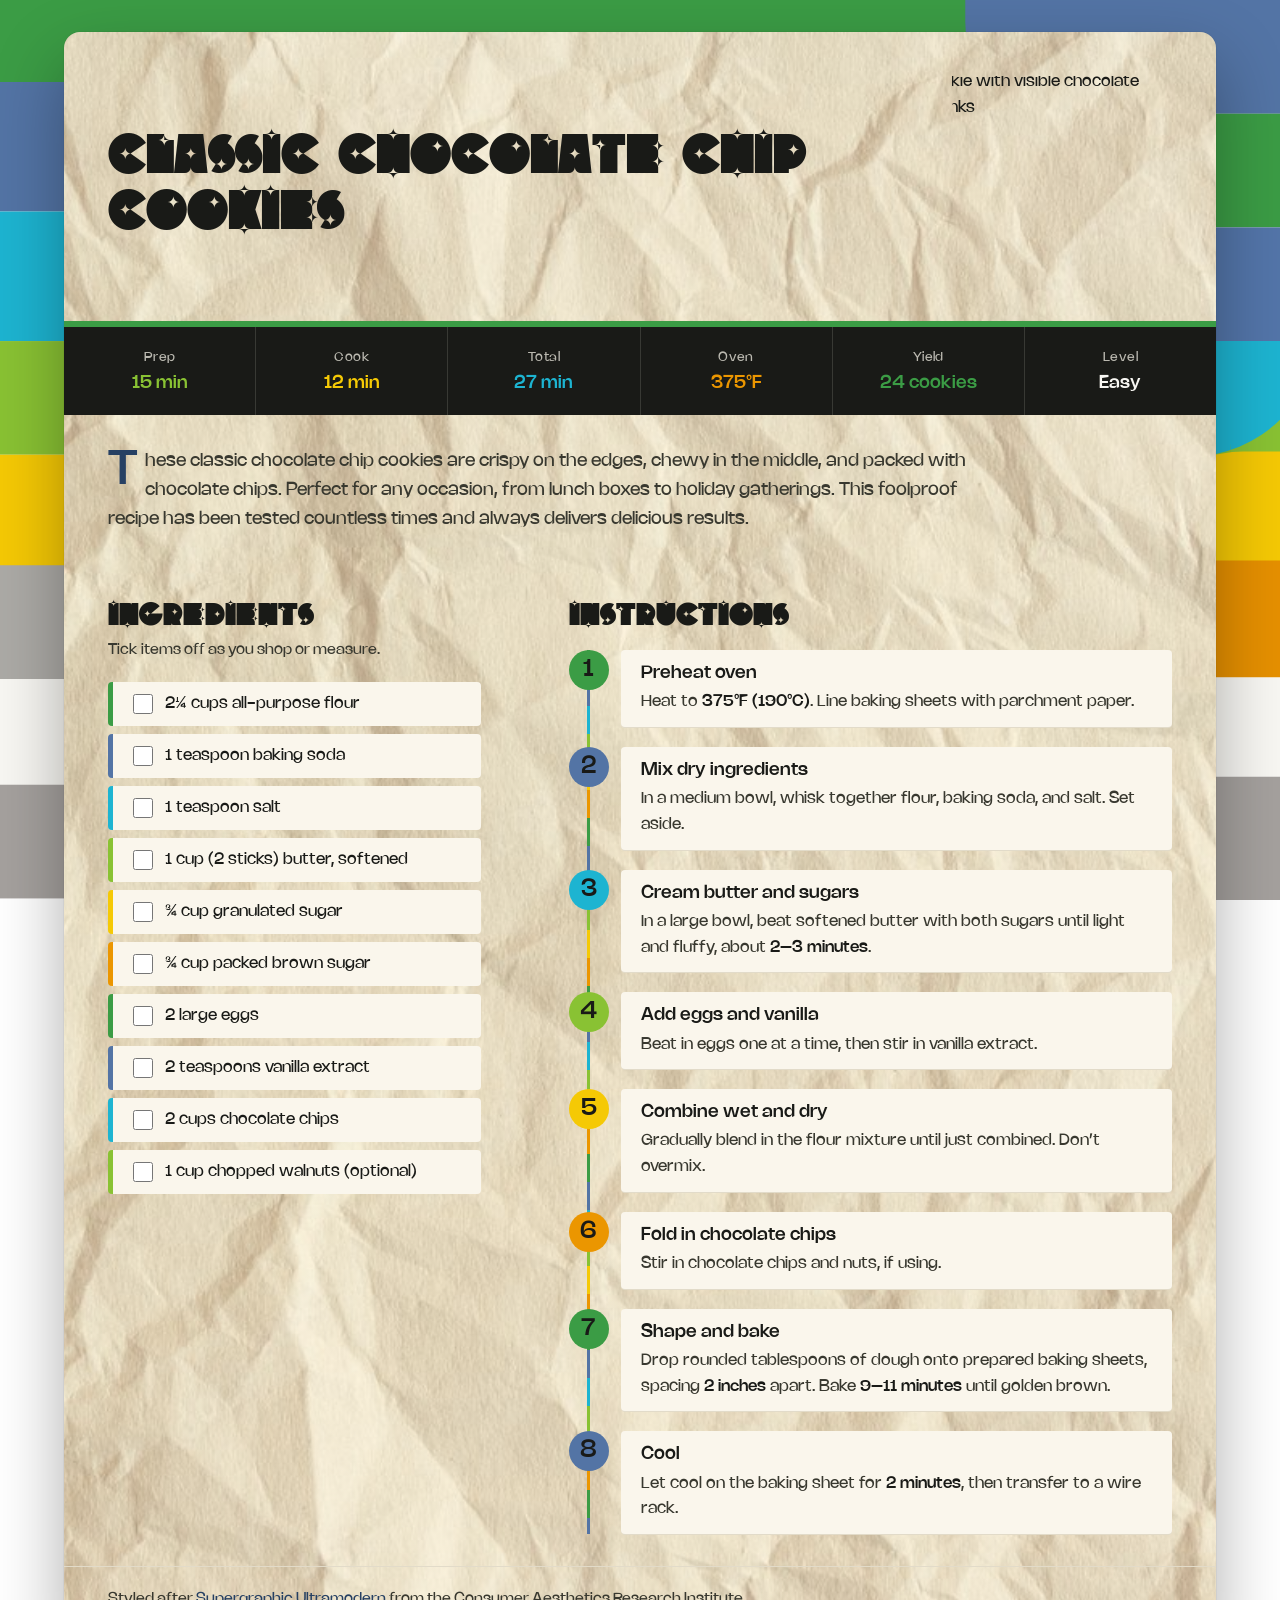
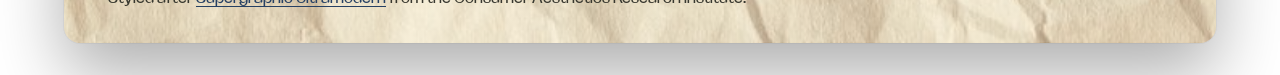
==== Cookies_Recipe/Final.html @ 54077be5 "Add files via upload" ====
<!DOCTYPE html>
<html lang="en">
<head>
    <meta charset="UTF-8">
    <meta name="viewport" content="width=device-width, initial-scale=1.0">
    <title>Classic Chocolate Chip Cookies</title>
    <link rel="stylesheet" href="Final.css">
</head>
<body>

    <div class="page-backdrop" aria-hidden="true">
        <svg class="supergraphic" viewBox="0 0 1000 570" preserveAspectRatio="xMidYMid slice">
            <rect x="0" y="216" width="1000" height="72" fill="#89c233" />
            <rect x="0" y="288" width="1000" height="72" fill="#f5c905" />
            <rect x="0" y="429" width="1000" height="72" fill="#f8f7f3" />
            <rect x="0" y="497" width="1000" height="72" fill="#a5a19e" />
            <rect x="0" y="0" width="771" height="72" fill="#3b9c45" />
            <path d="M706,0 H1000 A0,0 0 0 1 1000,0 V72 A0,0 0 0 1 1000,72 H764 A58,58 0 0 1 706,14 V0 A0,0 0 0 1 706,0 Z" fill="#5374a5" />
            <rect x="706" y="72" width="294" height="72" fill="#3b9c45" />
            <rect x="706" y="144" width="294" height="72" fill="#5375a9" />
            <path d="M0,52 H691 A80,80 0 0 1 771,132 V134 A0,0 0 0 1 771,134 H0 A0,0 0 0 1 0,134 V52 A0,0 0 0 1 0,52 Z" fill="#5374a5" />
            <path d="M0,134 H771 A0,0 0 0 1 771,134 V136 A80,80 0 0 1 691,216 H0 A0,0 0 0 1 0,216 V134 A0,0 0 0 1 0,134 Z" fill="#1db4d1" />
            <path d="M786,216 H929 A0,0 0 0 1 929,216 V209 A80,80 0 0 1 849,289 H706 A0,0 0 0 1 706,289 V296 A80,80 0 0 1 786,216 Z" fill="#1db4d1" />
            <path d="M693,288 H874 A0,0 0 0 1 874,288 V281 A80,80 0 0 1 794,361 H651 A0,0 0 0 1 651,361 V330 A42,42 0 0 1 693,288 Z" fill="#8fb61d" />
            <path d="M620,288 H706 A0,0 0 0 1 706,288 V281 A80,80 0 0 1 626,361 H540 A0,0 0 0 1 540,361 V368 A80,80 0 0 1 620,288 Z" fill="#eb9600" />
            <path d="M500,430 H651 A0,0 0 0 1 651,430 V423 A80,80 0 0 1 571,503 H420 A0,0 0 0 1 420,503 V510 A80,80 0 0 1 500,430 Z" fill="#eb9600" />
            <path d="M420,497 H583 A0,0 0 0 1 583,497 V490 A80,80 0 0 1 503,570 H528 A108,108 0 0 1 420,462 V497 A0,0 0 0 1 420,497 Z" fill="#f3ca00" />
            <path d="M882,286 H1000 A0,0 0 0 1 1000,286 V360 A0,0 0 0 1 1000,360 H810 A0,0 0 0 1 810,360 V358 A72,72 0 0 1 882,286 Z" fill="#f5c905" />
            <path d="M814,355 H1000 A0,0 0 0 1 1000,355 V429 A0,0 0 0 1 1000,429 H742 A0,0 0 0 1 742,429 V427 A72,72 0 0 1 814,355 Z" fill="#e69001" />
            <path d="M525,357 H810 A0,0 0 0 1 810,357 V350 A80,80 0 0 1 730,430 H483 A0,0 0 0 1 483,430 V399 A42,42 0 0 1 525,357 Z" fill="#f2cb00" />
            <path d="M0,358 H540 A0,0 0 0 1 540,358 V365 A65,65 0 0 1 475,430 H0 A0,0 0 0 1 0,430 V358 A0,0 0 0 1 0,358 Z" fill="#acaaa6" />
            <path d="M604,492 H999 A0,0 0 0 1 999,492 V570 A0,0 0 0 1 999,570 H490 A0,0 0 0 1 490,570 V606 A114,114 0 0 1 604,492 Z" fill="#a5a19e" />
        </svg>
    </div>

    <main class="recipe-container">

        <header class="recipe-hero">
            <div class="hero-content">
                <h1 class="recipe-title">Classic Chocolate Chip<br>Cookies</h1>
            </div>

            <div class="hero-image-wrap">
                <img src="https://www.figma.com/api/mcp/asset/93c4d831-b275-4a05-832e-eea95a0d9710.png"
                     alt="Golden brown chocolate chip cookie with visible chocolate chunks"
                     class="recipe-image">
            </div>
        </header>

        <section class="recipe-meta" aria-label="Recipe overview">
            <div class="meta-item">
                <span class="meta-label">Prep</span>
                <span class="meta-value">15 min</span>
            </div>
            <div class="meta-item">
                <span class="meta-label">Cook</span>
                <span class="meta-value">12 min</span>
            </div>
            <div class="meta-item">
                <span class="meta-label">Total</span>
                <span class="meta-value">27 min</span>
            </div>
            <div class="meta-item">
                <span class="meta-label">Oven</span>
                <span class="meta-value">375&deg;F</span>
            </div>
            <div class="meta-item">
                <span class="meta-label">Yield</span>
                <span class="meta-value">24 cookies</span>
            </div>
            <div class="meta-item">
                <span class="meta-label">Level</span>
                <span class="meta-value">Easy</span>
            </div>
        </section>

        <!-- Description -->
        <section class="recipe-description">
            <p>These classic chocolate chip cookies are crispy on the edges, chewy in the middle, and packed with chocolate chips. Perfect for any occasion, from lunch boxes to holiday gatherings. This foolproof recipe has been tested countless times and always delivers delicious results.</p>
        </section>

        <section class="ingredients-section" aria-labelledby="ingredients-heading">
            <h2 id="ingredients-heading">Ingredients</h2>
            <p class="section-hint">Tick items off as you shop or measure.</p>
            <ul class="ingredients-list">
                <li>
                    <label class="ingredient">
                        <input type="checkbox">
                        <span class="ingredient-name">2&frac14; cups all-purpose flour</span>
                    </label>
                </li>
                <li>
                    <label class="ingredient">
                        <input type="checkbox">
                        <span class="ingredient-name">1 teaspoon baking soda</span>
                    </label>
                </li>
                <li>
                    <label class="ingredient">
                        <input type="checkbox">
                        <span class="ingredient-name">1 teaspoon salt</span>
                    </label>
                </li>
                <li>
                    <label class="ingredient">
                        <input type="checkbox">
                        <span class="ingredient-name">1 cup (2 sticks) butter, softened</span>
                    </label>
                </li>
                <li>
                    <label class="ingredient">
                        <input type="checkbox">
                        <span class="ingredient-name">&frac34; cup granulated sugar</span>
                    </label>
                </li>
                <li>
                    <label class="ingredient">
                        <input type="checkbox">
                        <span class="ingredient-name">&frac34; cup packed brown sugar</span>
                    </label>
                </li>
                <li>
                    <label class="ingredient">
                        <input type="checkbox">
                        <span class="ingredient-name">2 large eggs</span>
                    </label>
                </li>
                <li>
                    <label class="ingredient">
                        <input type="checkbox">
                        <span class="ingredient-name">2 teaspoons vanilla extract</span>
                    </label>
                </li>
                <li>
                    <label class="ingredient">
                        <input type="checkbox">
                        <span class="ingredient-name">2 cups chocolate chips</span>
                    </label>
                </li>
                <li>
                    <label class="ingredient">
                        <input type="checkbox">
                        <span class="ingredient-name">1 cup chopped walnuts (optional)</span>
                    </label>
                </li>
            </ul>
        </section>

        <section class="instructions-section" aria-labelledby="instructions-heading">
            <h2 id="instructions-heading">Instructions</h2>
            <ol class="instructions-list">
                <li class="instruction-step">
                    <span class="step-number" aria-hidden="true">1</span>
                    <div class="step-body">
                        <strong class="step-title"><span class="visually-hidden">Step 1: </span>Preheat oven</strong>
                        <p class="step-detail">Heat to <span class="step-key">375&deg;F (190&deg;C)</span>. Line baking sheets with parchment paper.</p>
                    </div>
                </li>
                <li class="instruction-step">
                    <span class="step-number" aria-hidden="true">2</span>
                    <div class="step-body">
                        <strong class="step-title"><span class="visually-hidden">Step 2: </span>Mix dry ingredients</strong>
                        <p class="step-detail">In a medium bowl, whisk together flour, baking soda, and salt. Set aside.</p>
                    </div>
                </li>
                <li class="instruction-step">
                    <span class="step-number" aria-hidden="true">3</span>
                    <div class="step-body">
                        <strong class="step-title"><span class="visually-hidden">Step 3: </span>Cream butter and sugars</strong>
                        <p class="step-detail">In a large bowl, beat softened butter with both sugars until light and fluffy, about <span class="step-key">2&ndash;3 minutes</span>.</p>
                    </div>
                </li>
                <li class="instruction-step">
                    <span class="step-number" aria-hidden="true">4</span>
                    <div class="step-body">
                        <strong class="step-title"><span class="visually-hidden">Step 4: </span>Add eggs and vanilla</strong>
                        <p class="step-detail">Beat in eggs one at a time, then stir in vanilla extract.</p>
                    </div>
                </li>
                <li class="instruction-step">
                    <span class="step-number" aria-hidden="true">5</span>
                    <div class="step-body">
                        <strong class="step-title"><span class="visually-hidden">Step 5: </span>Combine wet and dry</strong>
                        <p class="step-detail">Gradually blend in the flour mixture until just combined. Don&rsquo;t overmix.</p>
                    </div>
                </li>
                <li class="instruction-step">
                    <span class="step-number" aria-hidden="true">6</span>
                    <div class="step-body">
                        <strong class="step-title"><span class="visually-hidden">Step 6: </span>Fold in chocolate chips</strong>
                        <p class="step-detail">Stir in chocolate chips and nuts, if using.</p>
                    </div>
                </li>
                <li class="instruction-step">
                    <span class="step-number" aria-hidden="true">7</span>
                    <div class="step-body">
                        <strong class="step-title"><span class="visually-hidden">Step 7: </span>Shape and bake</strong>
                        <p class="step-detail">Drop rounded tablespoons of dough onto prepared baking sheets, spacing <span class="step-key">2 inches</span> apart. Bake <span class="step-key">9&ndash;11 minutes</span> until golden brown.</p>
                    </div>
                </li>
                <li class="instruction-step">
                    <span class="step-number" aria-hidden="true">8</span>
                    <div class="step-body">
                        <strong class="step-title"><span class="visually-hidden">Step 8: </span>Cool</strong>
                        <p class="step-detail">Let cool on the baking sheet for <span class="step-key">2 minutes</span>, then transfer to a wire rack.</p>
                    </div>
                </li>
            </ol>
        </section>

        <footer class="recipe-footer">
            <p class="footer-aesthetic">Styled after <a href="https://cari.institute/aesthetics/supergraphic-ultramodern" target="_blank" rel="noopener">Supergraphic Ultramodern</a> from the Consumer Aesthetics Research Institute.</p>
        </footer>

    </main>

</body>
</html>
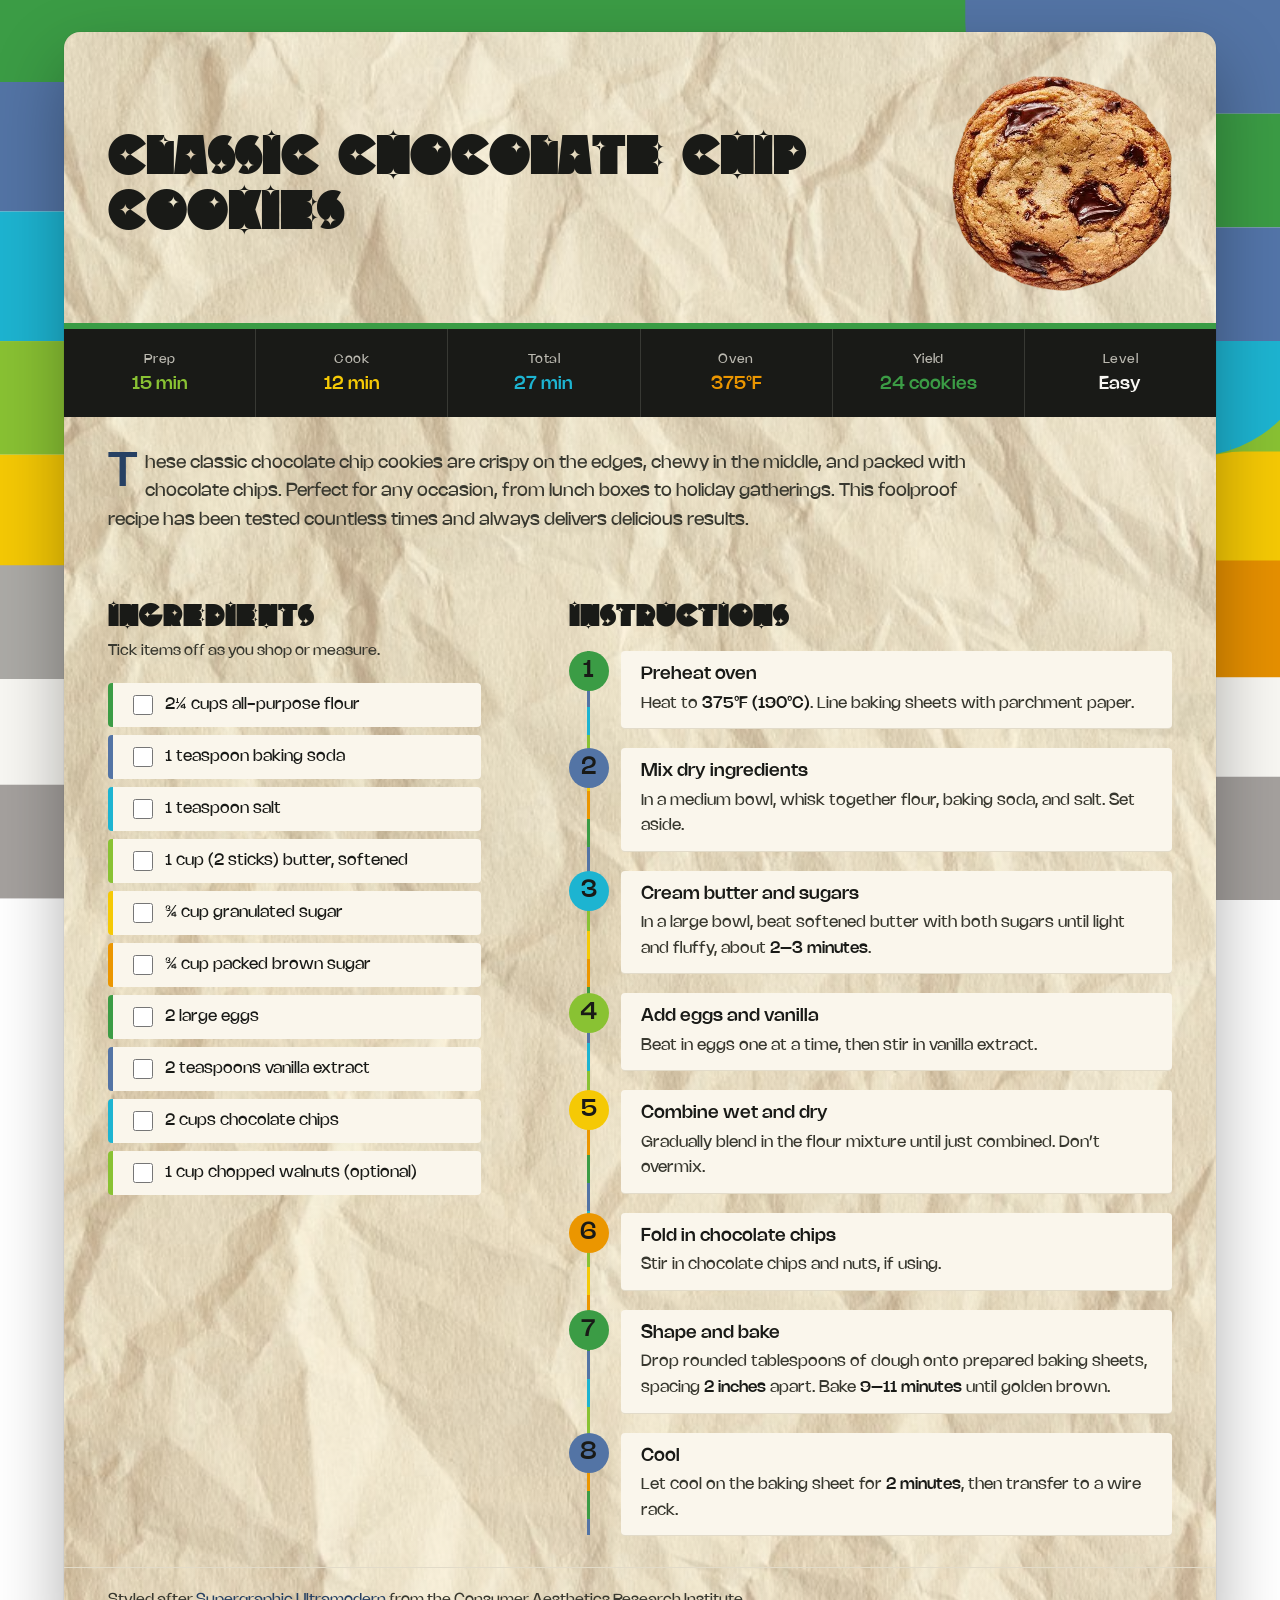
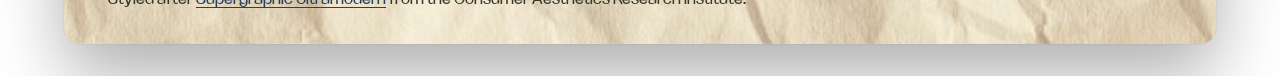
==== commit 06976d1a: "Add files via upload" ====
--- a/Cookies_Recipe/Final.html
+++ b/Cookies_Recipe/Final.html
@@ -41,7 +41,7 @@
             </div>
 
             <div class="hero-image-wrap">
-                <img src="https://www.figma.com/api/mcp/asset/93c4d831-b275-4a05-832e-eea95a0d9710.png"
+                <img src="[data-uri]"
                      alt="Golden brown chocolate chip cookie with visible chocolate chunks"
                      class="recipe-image">
             </div>
@@ -74,7 +74,6 @@
             </div>
         </section>
 
-        <!-- Description -->
         <section class="recipe-description">
             <p>These classic chocolate chip cookies are crispy on the edges, chewy in the middle, and packed with chocolate chips. Perfect for any occasion, from lunch boxes to holiday gatherings. This foolproof recipe has been tested countless times and always delivers delicious results.</p>
         </section>
--- a/Cookies_Recipe/Final.css
+++ b/Cookies_Recipe/Final.css
@@ -4,8 +4,7 @@
    https://cari.institute/aesthetics/supergraphic-ultramodern
    Late-1960s–70s supergraphics: bold geometric color bands,
    rounded corners, bright modernist palette. The backdrop
-   (.supergraphic) reproduces Figma node 3933:12297, and its
-   colors are this file's accent palette.
+   (.supergraphic) colors are this file's accent palette.
 
    Structure:
      0. Font faces (embedded)
@@ -59,7 +58,7 @@
    --------------------------------------------------------- */
 
 :root {
-    /* Palette — taken verbatim from the Figma supergraphic (node 3933:12297) */
+    /* Palette — taken from the supergraphic backdrop */
     --color-accent-green:  #3B9C45;
     --color-accent-blue:   #5374A5;
     --color-accent-cyan:   #1DB4D1;
@@ -232,7 +231,7 @@
 .recipe-footer        { grid-area: footer; }
 
 /* ---------------------------------------------------------
-   5. Hero — title, lead, aesthetic credit, photo (Flexbox)
+   5. Hero — title and cookie photo (Flexbox)
    --------------------------------------------------------- */
 
 .recipe-hero {
@@ -260,21 +259,12 @@
 .hero-image-wrap {
     flex-shrink: 0;
     width: 160px;
-    /* The exported PNG has transparent padding around the cookie.
-       This box trims it so spacing is measured from the cookie itself.
-       If you re-export the photo cropped tight in Figma, delete the
-       aspect-ratio, overflow and the three .recipe-image offsets below. */
-    aspect-ratio: 162 / 157;
-    overflow: hidden;
 }
 
 .recipe-image {
-    /* Bare cookie photo — no frame, ring or backdrop */
-    width: 123.5%;          /* image width ÷ cookie width */
-    max-width: none;
+    /* Transparent cookie cutout, cropped tight to its edges */
+    width: 100%;
     height: auto;
-    margin-left: -13.6%;    /* % margins are relative to the wrapper width */
-    margin-top: -14.8%;     /* trims the transparent strip above the cookie */
 }
 
 /* ---------------------------------------------------------
@@ -568,15 +558,12 @@
         padding-top: var(--space-xl);
     }
 
-    .hero-image-wrap {
-        margin-left: auto;
-    }
-
     .hero-content {
         flex: 1 1 20rem; /* desktop: title fills the row beside the cookie */
     }
 
     .hero-image-wrap {
+        margin-left: auto; /* pushes the cookie to the right edge */
         width: 220px;
     }
 
